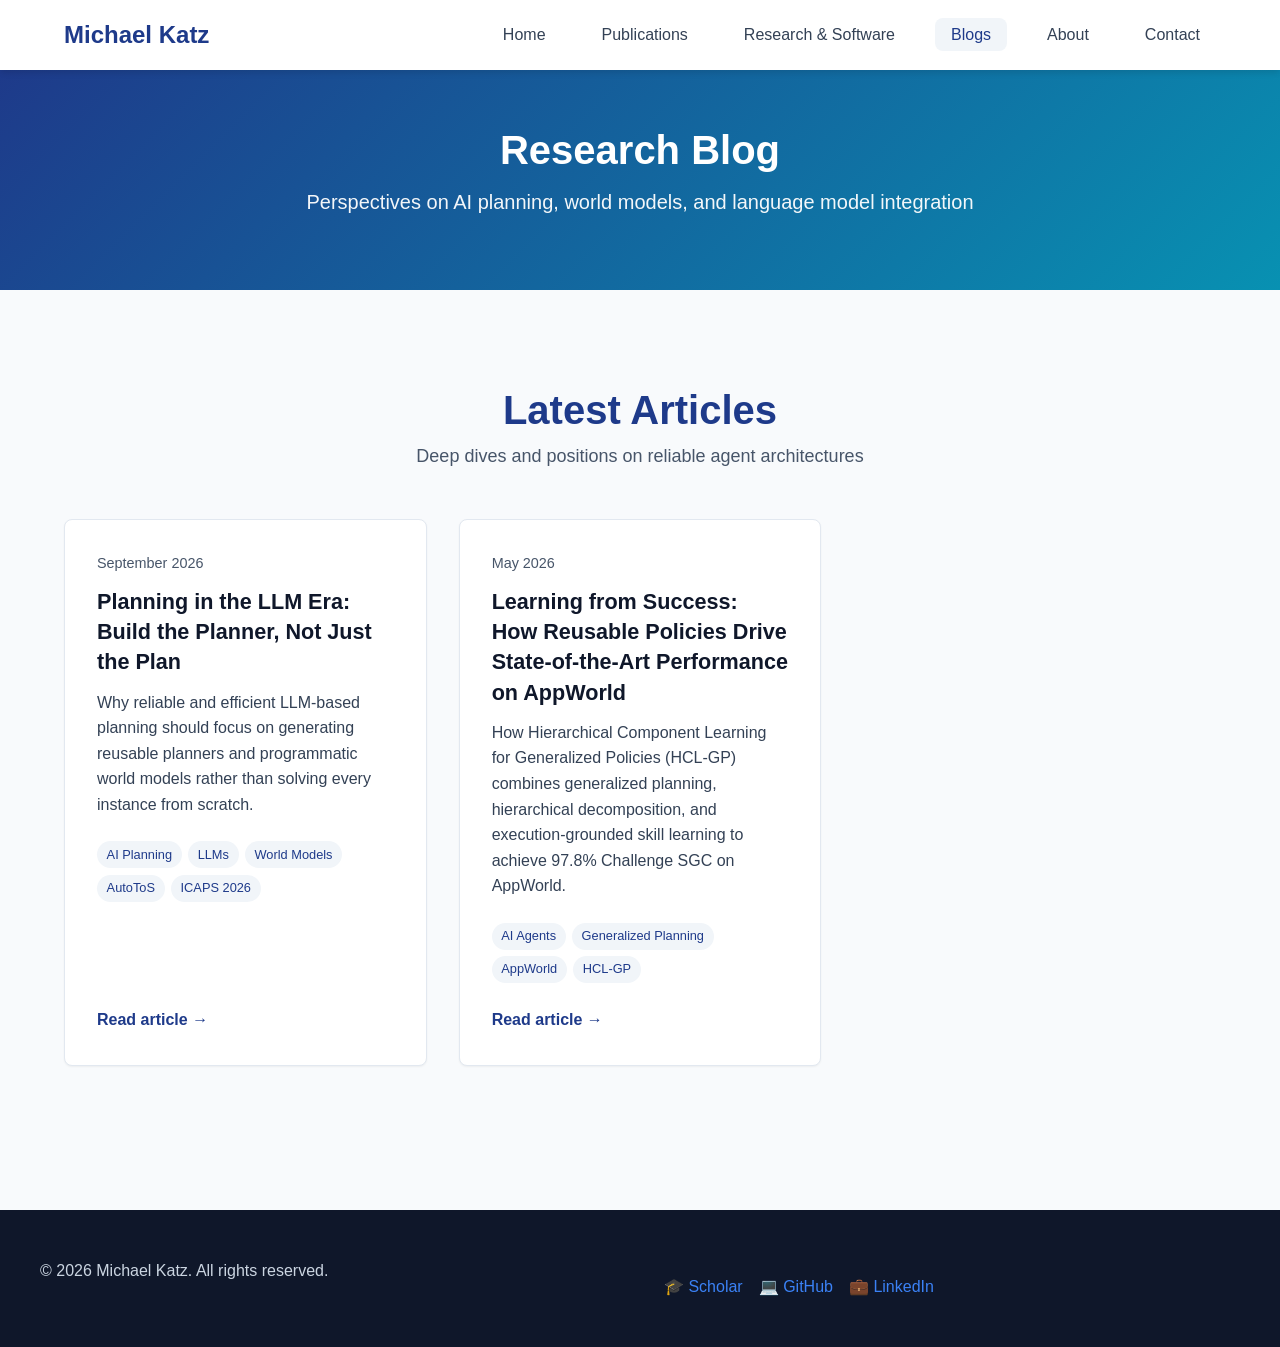
==== blogs/index.html @ a60acc77 "blogs" ====
<!DOCTYPE html>
<html lang="en">
<head>
    <meta charset="UTF-8">
    <meta name="viewport" content="width=device-width, initial-scale=1.0">
    <meta name="description" content="Blog - Michael Katz - Perspectives and research articles on AI planning, LLMs, world models, and agent architectures">
    <meta name="keywords" content="Michael Katz, AI Planning, LLMs, Blog, Automated Planning, Generalized Planning, World Models, AppWorld, AutoToS, HCL-GP">
    <meta name="author" content="Michael Katz">
    
    <!-- Open Graph / Social Media -->
    <meta property="og:type" content="website">
    <meta property="og:title" content="Blog - Michael Katz">
    <meta property="og:description" content="Perspectives and research articles on AI planning, LLMs, world models, and agent architectures">
    <meta property="og:url" content="https://michael-katz-ai.github.io/blogs/">
    
    <title>Blog - Michael Katz</title>
    <link rel="stylesheet" href="../css/styles.css">
    <style>
        .blog-grid {
            display: grid;
            grid-template-columns: repeat(auto-fill, minmax(340px, 1fr));
            gap: 2rem;
            margin-top: 2rem;
        }

        .blog-card {
            background: white;
            border-radius: var(--border-radius);
            box-shadow: var(--shadow-sm);
            border: 1px solid var(--gray-200);
            padding: 2rem;
            display: flex;
            flex-direction: column;
            justify-content: space-between;
            transition: var(--transition);
        }

        .blog-card:hover {
            transform: translateY(-4px);
            box-shadow: var(--shadow-lg);
            border-color: var(--primary-blue);
        }

        .blog-card-date {
            color: var(--gray-600);
            font-size: 0.9rem;
            margin-bottom: 0.75rem;
        }

        .blog-card-title {
            font-size: 1.35rem;
            color: var(--gray-900);
            margin-bottom: 0.75rem;
            line-height: 1.4;
        }

        .blog-card-title a {
            color: inherit;
            text-decoration: none;
        }

        .blog-card-title a:hover {
            color: var(--primary-blue);
        }

        .blog-card-excerpt {
            color: var(--gray-700);
            font-size: 1rem;
            line-height: 1.6;
            margin-bottom: 1.5rem;
            flex-grow: 1;
        }

        .blog-card-tags {
            display: flex;
            flex-wrap: wrap;
            gap: 0.4rem;
            margin-bottom: 1.5rem;
        }

        .blog-card-tag {
            background: var(--gray-100);
            color: var(--primary-blue);
            padding: 0.2rem 0.6rem;
            border-radius: 16px;
            font-size: 0.8rem;
            font-weight: 500;
        }

        .read-more-link {
            display: inline-flex;
            align-items: center;
            gap: 0.4rem;
            color: var(--primary-blue);
            font-weight: 600;
            text-decoration: none;
        }

        .read-more-link:hover {
            color: var(--secondary-blue);
            text-decoration: underline;
        }
    </style>
</head>
<body>
    <!-- Header & Navigation -->
    <header class="header">
        <nav class="nav-container">
            <a href="../index.html" class="logo">Michael Katz</a>
            <button class="nav-toggle" aria-label="Toggle navigation">
                <span></span>
                <span></span>
                <span></span>
            </button>
            <ul class="nav-menu">
                <li><a href="../index.html">Home</a></li>
                <li><a href="../publications.html">Publications</a></li>
                <li><a href="../research.html">Research & Software</a></li>
                <li><a href="index.html" class="active">Blogs</a></li>
                <li><a href="../about.html">About</a></li>
                <li><a href="../contact.html">Contact</a></li>
            </ul>
        </nav>
    </header>

    <!-- Page Header -->
    <section class="hero" style="padding: 3.5rem 1.5rem;">
        <div class="container" style="text-align: center;">
            <h1 style="color: white; margin-bottom: 0.75rem;">Research Blog</h1>
            <p style="font-size: 1.25rem; opacity: 0.95;">Perspectives on AI planning, world models, and language model integration</p>
        </div>
    </section>

    <!-- Main Content -->
    <main class="container" style="padding-top: 3rem; padding-bottom: 5rem;">
        <div class="section-header">
            <h2 class="section-title">Latest Articles</h2>
            <p class="section-subtitle">Deep dives and positions on reliable agent architectures</p>
        </div>

        <div class="blog-grid">
            <!-- Article 1 -->
            <article class="blog-card fade-in">
                <div>
                    <div class="blog-card-date">September 2026</div>
                    <h3 class="blog-card-title">
                        <a href="planning-in-the-llm-era/">Planning in the LLM Era: Build the Planner, Not Just the Plan</a>
                    </h3>
                    <p class="blog-card-excerpt">
                        Why reliable and efficient LLM-based planning should focus on generating reusable planners and programmatic world models rather than solving every instance from scratch.
                    </p>
                    <div class="blog-card-tags">
                        <span class="blog-card-tag">AI Planning</span>
                        <span class="blog-card-tag">LLMs</span>
                        <span class="blog-card-tag">World Models</span>
                        <span class="blog-card-tag">AutoToS</span>
                        <span class="blog-card-tag">ICAPS 2026</span>
                    </div>
                </div>
                <div>
                    <a href="planning-in-the-llm-era/" class="read-more-link">Read article &rarr;</a>
                </div>
            </article>

            <!-- Article 2 -->
            <article class="blog-card fade-in">
                <div>
                    <div class="blog-card-date">May 2026</div>
                    <h3 class="blog-card-title">
                        <a href="hcl-gp/">Learning from Success: How Reusable Policies Drive State-of-the-Art Performance on AppWorld</a>
                    </h3>
                    <p class="blog-card-excerpt">
                        How Hierarchical Component Learning for Generalized Policies (HCL-GP) combines generalized planning, hierarchical decomposition, and execution-grounded skill learning to achieve 97.8% Challenge SGC on AppWorld.
                    </p>
                    <div class="blog-card-tags">
                        <span class="blog-card-tag">AI Agents</span>
                        <span class="blog-card-tag">Generalized Planning</span>
                        <span class="blog-card-tag">AppWorld</span>
                        <span class="blog-card-tag">HCL-GP</span>
                    </div>
                </div>
                <div>
                    <a href="hcl-gp/" class="read-more-link">Read article &rarr;</a>
                </div>
            </article>
        </div>
    </main>

    <!-- Footer -->
    <footer class="footer">
        <div class="footer-container">
            <p>&copy; 2026 Michael Katz. All rights reserved.</p>
            <div class="social-links">
                <a href="https://scholar.google.com/citations?user=YQ12vF0AAAAJ" aria-label="Google Scholar">🎓 Scholar</a>
                <a href="https://github.com/michael-katz-ai" aria-label="GitHub">💻 GitHub</a>
                <a href="https://linkedin.com/in/michael-katz-ai" aria-label="LinkedIn">💼 LinkedIn</a>
            </div>
        </div>
    </footer>

    <script src="../js/main.js"></script>
</body>
</html>
---- css/styles.css ----
/* ============================================
   Modern Academic Portfolio - Global Styles
   ============================================ */

/* CSS Variables for theming */
:root {
  /* Colors */
  --primary-blue: #1e3a8a;
  --primary-blue-light: #3b82f6;
  --accent-teal: #0891b2;
  --accent-teal-light: #06b6d4;
  --highlight-amber: #f59e0b;
  --gray-50: #f8fafc;
  --gray-100: #f1f5f9;
  --gray-200: #e2e8f0;
  --gray-300: #cbd5e1;
  --gray-600: #475569;
  --gray-700: #334155;
  --gray-800: #1e293b;
  --gray-900: #0f172a;
  --white: #ffffff;
  --success: #10b981;
  --error: #ef4444;
  
  /* Typography */
  --font-sans: -apple-system, BlinkMacSystemFont, 'Segoe UI', 'Roboto', 'Oxygen', 'Ubuntu', 'Cantarell', sans-serif;
  --font-mono: 'SF Mono', 'Monaco', 'Inconsolata', 'Fira Code', monospace;
  
  /* Spacing */
  --spacing-xs: 0.25rem;
  --spacing-sm: 0.5rem;
  --spacing-md: 1rem;
  --spacing-lg: 1.5rem;
  --spacing-xl: 2rem;
  --spacing-2xl: 3rem;
  --spacing-3xl: 4rem;
  
  /* Layout */
  --max-width: 1200px;
  --header-height: 70px;
  --border-radius: 8px;
  --border-radius-lg: 12px;
  
  /* Shadows */
  --shadow-sm: 0 1px 2px 0 rgba(0, 0, 0, 0.05);
  --shadow-md: 0 4px 6px -1px rgba(0, 0, 0, 0.1);
  --shadow-lg: 0 10px 15px -3px rgba(0, 0, 0, 0.1);
  --shadow-xl: 0 20px 25px -5px rgba(0, 0, 0, 0.1);
  
  /* Transitions */
  --transition-fast: 150ms ease-in-out;
  --transition-base: 250ms ease-in-out;
  --transition-slow: 350ms ease-in-out;
}

/* Reset and Base Styles */
*, *::before, *::after {
  box-sizing: border-box;
  margin: 0;
  padding: 0;
}

html {
  scroll-behavior: smooth;
  font-size: 16px;
}

body {
  font-family: var(--font-sans);
  line-height: 1.6;
  color: var(--gray-800);
  background-color: var(--gray-50);
  -webkit-font-smoothing: antialiased;
  -moz-osx-font-smoothing: grayscale;
}

/* Typography */
h1, h2, h3, h4, h5, h6 {
  font-weight: 700;
  line-height: 1.2;
  color: var(--gray-900);
  margin-bottom: var(--spacing-md);
}

h1 { font-size: 2.5rem; }
h2 { font-size: 2rem; }
h3 { font-size: 1.5rem; }
h4 { font-size: 1.25rem; }
h5 { font-size: 1.125rem; }
h6 { font-size: 1rem; }

p {
  margin-bottom: var(--spacing-md);
}

a {
  color: var(--primary-blue-light);
  text-decoration: none;
  transition: color var(--transition-fast);
}

a:hover {
  color: var(--accent-teal);
  text-decoration: underline;
}

a:focus {
  outline: 2px solid var(--accent-teal);
  outline-offset: 2px;
}

/* Header & Navigation */
.header {
  position: sticky;
  top: 0;
  z-index: 1000;
  background: var(--white);
  box-shadow: var(--shadow-md);
  height: var(--header-height);
}

.nav-container {
  max-width: var(--max-width);
  margin: 0 auto;
  padding: 0 var(--spacing-lg);
  height: 100%;
  display: flex;
  align-items: center;
  justify-content: space-between;
}

.logo {
  font-size: 1.5rem;
  font-weight: 700;
  color: var(--primary-blue);
  text-decoration: none;
}

.logo:hover {
  color: var(--accent-teal);
  text-decoration: none;
}

.nav-menu {
  display: flex;
  list-style: none;
  gap: var(--spacing-lg);
  align-items: center;
}

.nav-menu a {
  color: var(--gray-700);
  font-weight: 500;
  padding: var(--spacing-sm) var(--spacing-md);
  border-radius: var(--border-radius);
  transition: all var(--transition-fast);
}

.nav-menu a:hover,
.nav-menu a.active {
  color: var(--primary-blue);
  background-color: var(--gray-100);
  text-decoration: none;
}

.nav-toggle {
  display: none;
  background: none;
  border: none;
  cursor: pointer;
  padding: var(--spacing-sm);
}

.nav-toggle span {
  display: block;
  width: 25px;
  height: 3px;
  background-color: var(--gray-700);
  margin: 5px 0;
  transition: var(--transition-base);
}

/* Hero Section */
.hero {
  background: linear-gradient(135deg, var(--primary-blue) 0%, var(--accent-teal) 100%);
  color: var(--white);
  padding: var(--spacing-3xl) var(--spacing-lg);
  margin-bottom: var(--spacing-2xl);
}

.hero-container {
  max-width: var(--max-width);
  margin: 0 auto;
  display: grid;
  grid-template-columns: 1fr 200px;
  gap: var(--spacing-2xl);
  align-items: center;
}

.hero-content h1 {
  color: var(--white);
  font-size: 3rem;
  margin-bottom: var(--spacing-sm);
}

.hero-subtitle {
  font-size: 1.25rem;
  margin-bottom: var(--spacing-lg);
  opacity: 0.95;
}

.hero-badges {
  display: flex;
  flex-wrap: wrap;
  gap: var(--spacing-md);
  margin-bottom: var(--spacing-lg);
}

.badge {
  display: inline-flex;
  align-items: center;
  gap: var(--spacing-sm);
  padding: var(--spacing-sm) var(--spacing-md);
  background-color: rgba(255, 255, 255, 0.2);
  border-radius: var(--border-radius);
  font-size: 0.875rem;
  font-weight: 500;
  backdrop-filter: blur(10px);
}

.hero-links {
  display: flex;
  gap: var(--spacing-md);
}

.btn {
  display: inline-block;
  padding: var(--spacing-sm) var(--spacing-lg);
  border-radius: var(--border-radius);
  font-weight: 600;
  text-align: center;
  transition: all var(--transition-base);
  cursor: pointer;
  border: 2px solid transparent;
}

.btn-primary {
  background-color: var(--white);
  color: var(--primary-blue);
}

.btn-primary:hover {
  background-color: var(--gray-100);
  text-decoration: none;
  transform: translateY(-2px);
  box-shadow: var(--shadow-lg);
}

.btn-secondary {
  background-color: transparent;
  color: var(--white);
  border-color: var(--white);
}

.btn-secondary:hover {
  background-color: var(--white);
  color: var(--primary-blue);
  text-decoration: none;
}

.hero-image {
  text-align: center;
}

.hero-image img {
  width: 180px;
  height: 180px;
  border-radius: 50%;
  border: 4px solid var(--white);
  box-shadow: var(--shadow-xl);
  object-fit: cover;
}

/* Main Content */
.container {
  max-width: var(--max-width);
  margin: 0 auto;
  padding: 0 var(--spacing-lg);
}

.section {
  margin-bottom: var(--spacing-3xl);
}

.section-header {
  text-align: center;
  margin-bottom: var(--spacing-2xl);
}

.section-title {
  font-size: 2.5rem;
  color: var(--primary-blue);
  margin-bottom: var(--spacing-sm);
}

.section-subtitle {
  font-size: 1.125rem;
  color: var(--gray-600);
}

/* Cards */
.card-grid {
  display: grid;
  grid-template-columns: repeat(3, 1fr);
  gap: var(--spacing-lg);
}

.card {
  background: var(--white);
  border-radius: var(--border-radius-lg);
  padding: var(--spacing-lg);
  box-shadow: var(--shadow-md);
  transition: all var(--transition-base);
  border: 1px solid var(--gray-200);
}

.card:hover {
  transform: translateY(-4px);
  box-shadow: var(--shadow-xl);
}

.card-header {
  display: flex;
  align-items: center;
  gap: var(--spacing-md);
  margin-bottom: var(--spacing-md);
}

.card-icon {
  width: 48px;
  height: 48px;
  display: flex;
  align-items: center;
  justify-content: center;
  background: linear-gradient(135deg, var(--primary-blue-light), var(--accent-teal-light));
  border-radius: var(--border-radius);
  color: var(--white);
  font-size: 1.5rem;
}

.card-title {
  font-size: 1.25rem;
  margin-bottom: var(--spacing-xs);
}

.card-meta {
  font-size: 0.875rem;
  color: var(--gray-600);
}

.card-content {
  color: var(--gray-700);
  line-height: 1.6;
}

/* News/Highlights */
.news-list {
  list-style: none;
  max-height: 300px;
  overflow-y: auto;
  padding-right: 0.5rem;
}

/* Custom scrollbar styling for news list */
.news-list::-webkit-scrollbar {
  width: 8px;
}

.news-list::-webkit-scrollbar-track {
  background: var(--gray-100);
  border-radius: 4px;
}

.news-list::-webkit-scrollbar-thumb {
  background: var(--accent-teal);
  border-radius: 4px;
}

.news-list::-webkit-scrollbar-thumb:hover {
  background: var(--primary-blue);
}

/* Firefox scrollbar */
.news-list {
  scrollbar-width: thin;
  scrollbar-color: var(--accent-teal) var(--gray-100);
}

.news-item {
  background: var(--white);
  padding: var(--spacing-md) var(--spacing-lg);
  margin-bottom: var(--spacing-sm);
  border-radius: var(--border-radius);
  border-left: 4px solid var(--accent-teal);
  box-shadow: var(--shadow-sm);
  transition: all var(--transition-fast);
}

.news-item:hover {
  box-shadow: var(--shadow-md);
  transform: translateX(4px);
}

.news-item p {
  margin-bottom: 0;
}

.news-date {
  display: inline-block;
  font-size: 0.75rem;
  color: var(--white);
  background: var(--accent-teal);
  font-weight: 600;
  padding: 0.125rem 0.5rem;
  border-radius: 4px;
  margin-right: 0.5rem;
}

/* Awards */
.awards-grid {
  display: grid;
  grid-template-columns: repeat(auto-fit, minmax(250px, 1fr));
  gap: var(--spacing-md);
}

.award-item {
  background: var(--white);
  padding: var(--spacing-lg);
  border-radius: var(--border-radius);
  border: 2px solid var(--highlight-amber);
  box-shadow: var(--shadow-sm);
  text-align: center;
}

.award-icon {
  font-size: 2.5rem;
  margin-bottom: var(--spacing-sm);
}

.award-title {
  font-weight: 600;
  color: var(--primary-blue);
  margin-bottom: var(--spacing-xs);
}

.award-year {
  color: var(--gray-600);
  font-size: 0.875rem;
}

/* Publications */
.publications-controls {
  display: flex;
  gap: var(--spacing-md);
  margin-bottom: var(--spacing-lg);
  flex-wrap: wrap;
}

.search-box {
  flex: 1;
  min-width: 250px;
}

.search-box input {
  width: 100%;
  padding: var(--spacing-sm) var(--spacing-md);
  border: 2px solid var(--gray-300);
  border-radius: var(--border-radius);
  font-size: 1rem;
  transition: border-color var(--transition-fast);
}

.search-box input:focus {
  outline: none;
  border-color: var(--accent-teal);
}

.filter-buttons {
  display: flex;
  gap: var(--spacing-sm);
  flex-wrap: wrap;
}

.filter-btn {
  padding: var(--spacing-sm) var(--spacing-md);
  background: var(--white);
  border: 2px solid var(--gray-300);
  border-radius: var(--border-radius);
  cursor: pointer;
  font-weight: 500;
  transition: all var(--transition-fast);
}

.filter-btn:hover,
.filter-btn.active {
  background: var(--primary-blue);
  color: var(--white);
  border-color: var(--primary-blue);
}

.year-section {
  margin-bottom: var(--spacing-2xl);
}

.year-header {
  display: flex;
  align-items: center;
  gap: var(--spacing-md);
  padding: var(--spacing-md);
  background: var(--primary-blue);
  color: var(--white);
  border-radius: var(--border-radius);
  cursor: pointer;
  user-select: none;
}

.year-header h3 {
  color: var(--white);
  margin: 0;
}

.year-toggle {
  margin-left: auto;
  font-size: 1.5rem;
  transition: transform var(--transition-base);
}

.year-section.collapsed .year-toggle {
  transform: rotate(-90deg);
}

.publications-list {
  list-style: none;
  padding: var(--spacing-md) 0;
}

/* Subtopic Section */
.subtopic-section {
  margin-bottom: var(--spacing-xl);
}

.subtopic-header {
  display: flex;
  align-items: center;
  gap: var(--spacing-md);
  padding: var(--spacing-sm) var(--spacing-md);
  background: var(--gray-100);
  border-radius: var(--border-radius);
  cursor: pointer;
  user-select: none;
  transition: background-color var(--transition-fast);
}

.subtopic-header:hover {
  background: var(--gray-200);
}

.subtopic-title {
  color: var(--primary-blue);
  margin: 0;
  font-size: 1.125rem;
  font-weight: 600;
}

.subtopic-count {
  color: var(--gray-600);
  font-size: 0.875rem;
  font-weight: 500;
  padding: 0.25rem 0.5rem;
  background: var(--white);
  border-radius: var(--border-radius);
}

.subtopic-toggle {
  margin-left: auto;
  font-size: 1.25rem;
  transition: transform var(--transition-base);
  color: var(--primary-blue);
}

.publications-list.collapsed {
  display: none;
}

.publication-item {
  background: var(--white);
  padding: var(--spacing-lg);
  margin-bottom: var(--spacing-md);
  border-radius: var(--border-radius);
  box-shadow: var(--shadow-sm);
  border-left: 4px solid var(--accent-teal);
}

.pub-title {
  font-weight: 600;
  color: var(--primary-blue);
  margin-bottom: var(--spacing-sm);
  font-size: 1.125rem;
}

.pub-authors {
  color: var(--gray-700);
  margin-bottom: var(--spacing-xs);
}

.pub-venue {
  font-style: italic;
  color: var(--gray-600);
  margin-bottom: var(--spacing-sm);
}

.pub-links {
  display: grid;
  grid-template-columns: repeat(3, 1fr);
  gap: var(--spacing-sm);
}

.pub-link {
  display: inline-flex;
  align-items: center;
  gap: var(--spacing-xs);
  padding: var(--spacing-xs) var(--spacing-sm);
  background: var(--gray-100);
  border-radius: var(--border-radius);
  font-size: 0.875rem;
  color: var(--gray-700);
  transition: all var(--transition-fast);
  justify-content: center;
}

.pub-link:hover {
  background: var(--primary-blue);
  color: var(--white);
  text-decoration: none;
}

/* Patents */
.patent-list {
  list-style: none;
  padding: 0;
  margin: 0;
}

.patent-item {
  display: grid;
  grid-template-columns: 1fr auto;
  gap: var(--spacing-lg);
  align-items: center;
  padding: var(--spacing-md) var(--spacing-lg);
  border-bottom: 1px solid var(--gray-200);
  transition: background-color var(--transition-fast);
}

.patent-item:last-child {
  border-bottom: none;
}

.patent-item:hover {
  background-color: var(--gray-50);
}

.patent-title {
  color: var(--gray-900);
  font-size: 1rem;
  font-weight: 500;
}

.patent-number {
  color: var(--gray-600);
  font-size: 0.875rem;
  font-family: var(--font-mono);
  white-space: nowrap;
}

/* Footer */
.footer {
  background: var(--gray-900);
  color: var(--gray-300);
  padding: var(--spacing-2xl) var(--spacing-lg);
  margin-top: var(--spacing-3xl);
}

.footer-container {
  max-width: var(--max-width);
  margin: 0 auto;
  display: grid;
  grid-template-columns: repeat(auto-fit, minmax(250px, 1fr));
  gap: var(--spacing-2xl);
}

.footer-section h4 {
  color: var(--white);
  margin-bottom: var(--spacing-md);
}

.footer-links {
  list-style: none;
}

.footer-links li {
  margin-bottom: var(--spacing-sm);
}

.footer-links a {
  color: var(--gray-300);
}

.footer-links a:hover {
  color: var(--accent-teal-light);
}

.social-links {
  display: flex;
  gap: var(--spacing-md);
  margin-top: var(--spacing-md);
}

.social-link {
  display: flex;
  align-items: center;
  justify-content: center;
  width: 40px;
  height: 40px;
  background: var(--gray-800);
  border-radius: 50%;
  color: var(--white);
  transition: all var(--transition-fast);
}

.social-link:hover {
  background: var(--accent-teal);
  transform: translateY(-2px);
  text-decoration: none;
}

.footer-bottom {
  text-align: center;
  margin-top: var(--spacing-2xl);
  padding-top: var(--spacing-lg);
  border-top: 1px solid var(--gray-800);
  color: var(--gray-600);
}

/* Responsive Design */
@media (max-width: 768px) {
  :root {
    --header-height: 60px;
  }
  
  h1 { font-size: 2rem; }
  h2 { font-size: 1.75rem; }
  h3 { font-size: 1.25rem; }
  
  .nav-menu {
    position: fixed;
    left: -100%;
    top: var(--header-height);
    flex-direction: column;
    background-color: var(--white);
    width: 100%;
    text-align: center;
    transition: left var(--transition-base);
    box-shadow: var(--shadow-lg);
    padding: var(--spacing-lg);
  }
  
  .nav-menu.active {
    left: 0;
  }
  
  .nav-toggle {
    display: block;
  }
  
  .hero-container {
    grid-template-columns: 1fr;
    text-align: center;
  }
  
  .hero-content h1 {
    font-size: 2rem;
  }
  
  .hero-links {
    justify-content: center;
  }
  
  .card-grid {
    grid-template-columns: 1fr;
  }
  
  .publications-controls {
    flex-direction: column;
  }
  
  .filter-buttons {
    justify-content: center;
  }
}

@media (max-width: 480px) {
  .hero {
    padding: var(--spacing-xl) var(--spacing-md);
  }
  
  .hero-content h1 {
    font-size: 1.75rem;
  }
  
  .hero-subtitle {
    font-size: 1rem;
  }
  
  .hero-image img {
    width: 150px;
    height: 150px;
  }
  
  .btn {
    width: 100%;
  }
}

/* Utility Classes */
.text-center { text-align: center; }
.text-right { text-align: right; }
.mt-1 { margin-top: var(--spacing-md); }
.mt-2 { margin-top: var(--spacing-lg); }
.mb-1 { margin-bottom: var(--spacing-md); }
.mb-2 { margin-bottom: var(--spacing-lg); }
.hidden { display: none; }

/* Animations */
@keyframes fadeIn {
  from { opacity: 0; transform: translateY(20px); }
  to { opacity: 1; transform: translateY(0); }
}

.fade-in {
  animation: fadeIn 0.6s ease-out;
}

/* Print Styles */
@media print {
  .header, .footer, .nav-toggle, .btn { display: none; }
  body { background: white; color: black; }
  .card, .publication-item { box-shadow: none; border: 1px solid #ccc; }
}
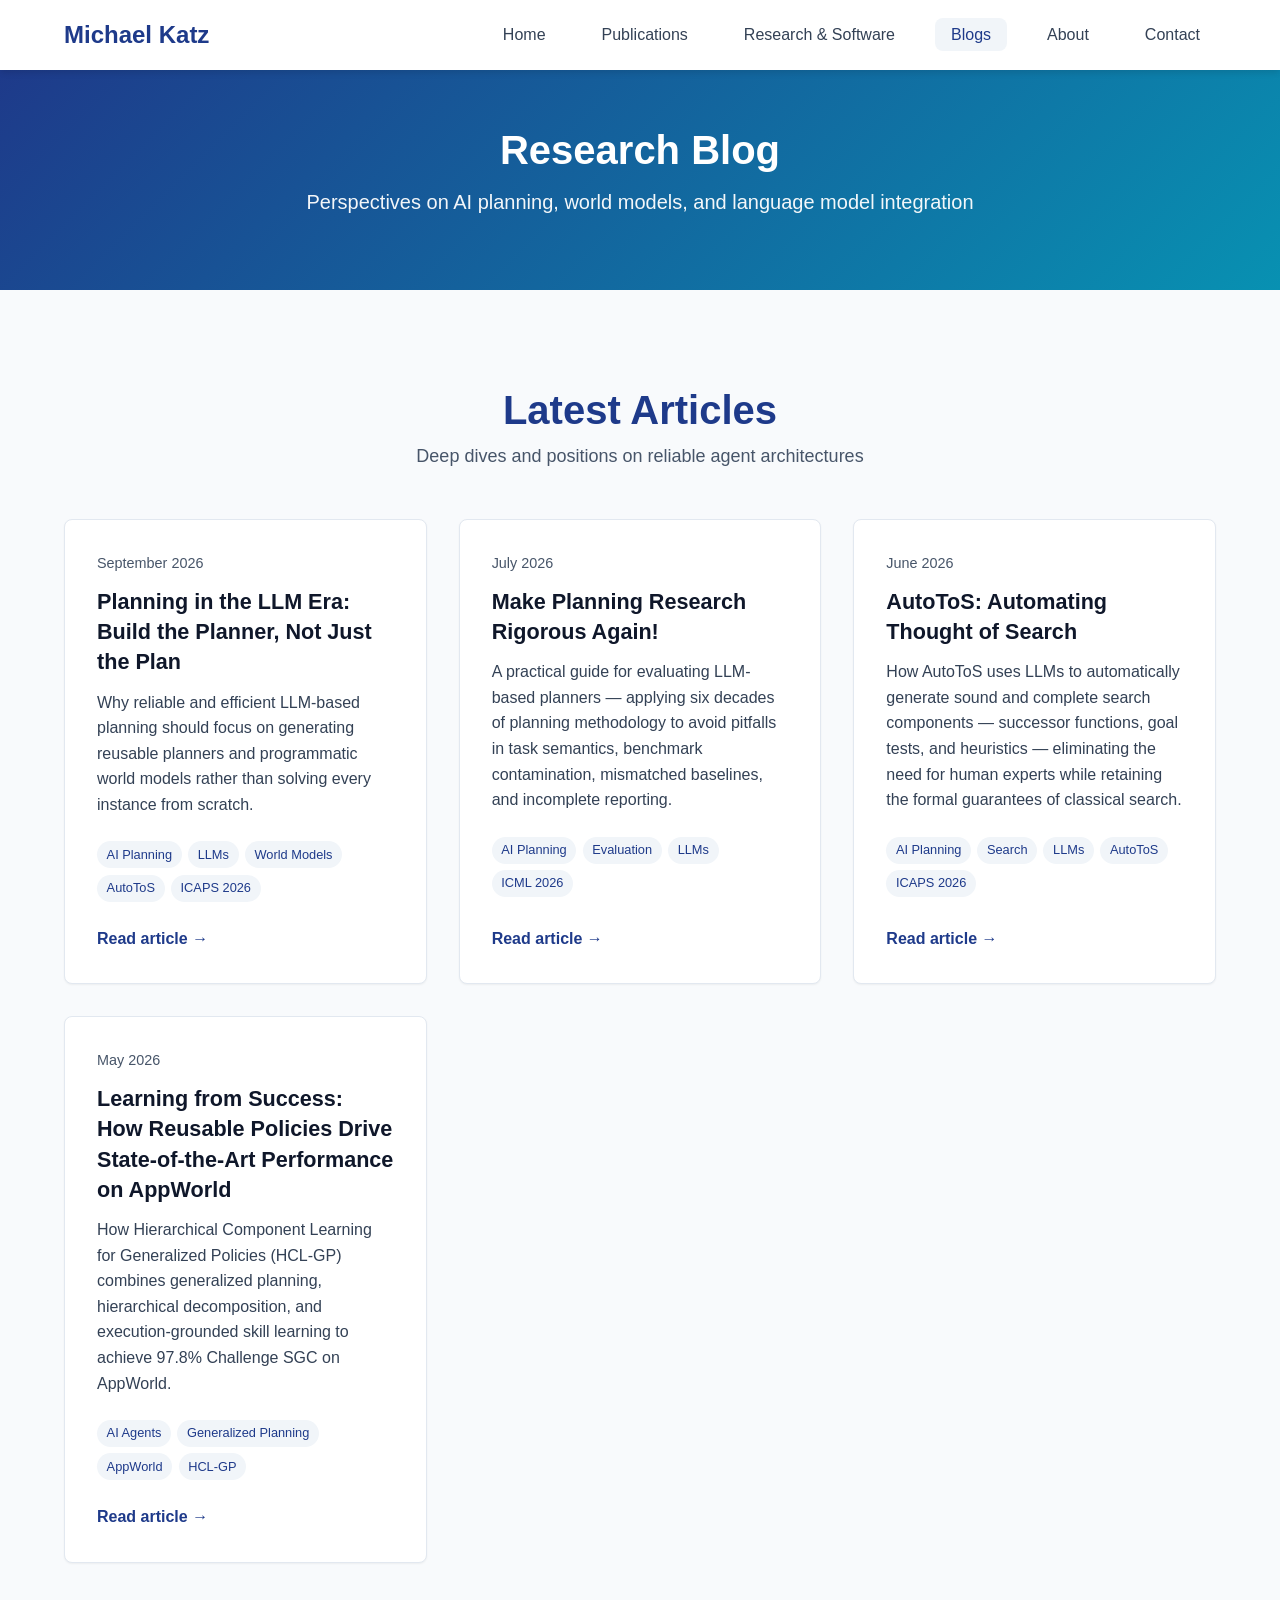
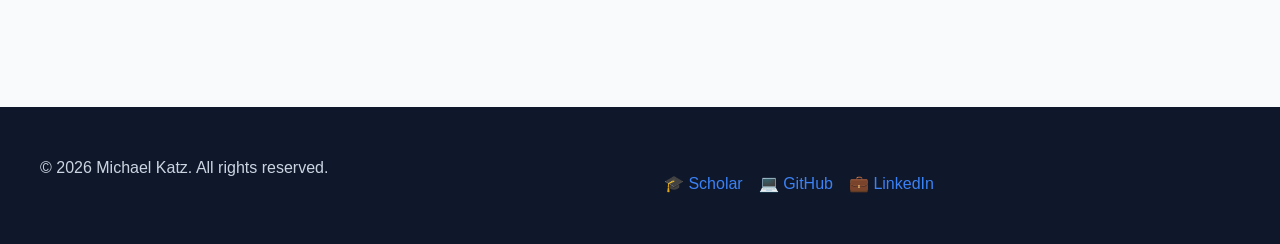
==== commit b288edd6: "added blogs" ====
--- a/blogs/index.html
+++ b/blogs/index.html
@@ -165,6 +165,51 @@
             <!-- Article 2 -->
             <article class="blog-card fade-in">
                 <div>
+                    <div class="blog-card-date">July 2026</div>
+                    <h3 class="blog-card-title">
+                        <a href="https://mprra.github.io/" target="_blank" rel="noopener noreferrer">Make Planning Research Rigorous Again!</a>
+                    </h3>
+                    <p class="blog-card-excerpt">
+                        A practical guide for evaluating LLM-based planners — applying six decades of planning methodology to avoid pitfalls in task semantics, benchmark contamination, mismatched baselines, and incomplete reporting.
+                    </p>
+                    <div class="blog-card-tags">
+                        <span class="blog-card-tag">AI Planning</span>
+                        <span class="blog-card-tag">Evaluation</span>
+                        <span class="blog-card-tag">LLMs</span>
+                        <span class="blog-card-tag">ICML 2026</span>
+                    </div>
+                </div>
+                <div>
+                    <a href="https://mprra.github.io/" target="_blank" rel="noopener noreferrer" class="read-more-link">Read article &rarr;</a>
+                </div>
+            </article>
+
+            <!-- Article 3 -->
+            <article class="blog-card fade-in">
+                <div>
+                    <div class="blog-card-date">June 2026</div>
+                    <h3 class="blog-card-title">
+                        <a href="https://ibm.github.io/AutoToS/" target="_blank" rel="noopener noreferrer">AutoToS: Automating Thought of Search</a>
+                    </h3>
+                    <p class="blog-card-excerpt">
+                        How AutoToS uses LLMs to automatically generate sound and complete search components — successor functions, goal tests, and heuristics — eliminating the need for human experts while retaining the formal guarantees of classical search.
+                    </p>
+                    <div class="blog-card-tags">
+                        <span class="blog-card-tag">AI Planning</span>
+                        <span class="blog-card-tag">Search</span>
+                        <span class="blog-card-tag">LLMs</span>
+                        <span class="blog-card-tag">AutoToS</span>
+                        <span class="blog-card-tag">ICAPS 2026</span>
+                    </div>
+                </div>
+                <div>
+                    <a href="https://ibm.github.io/AutoToS/" target="_blank" rel="noopener noreferrer" class="read-more-link">Read article &rarr;</a>
+                </div>
+            </article>
+
+            <!-- Article 4 -->
+            <article class="blog-card fade-in">
+                <div>
                     <div class="blog-card-date">May 2026</div>
                     <h3 class="blog-card-title">
                         <a href="hcl-gp/">Learning from Success: How Reusable Policies Drive State-of-the-Art Performance on AppWorld</a>
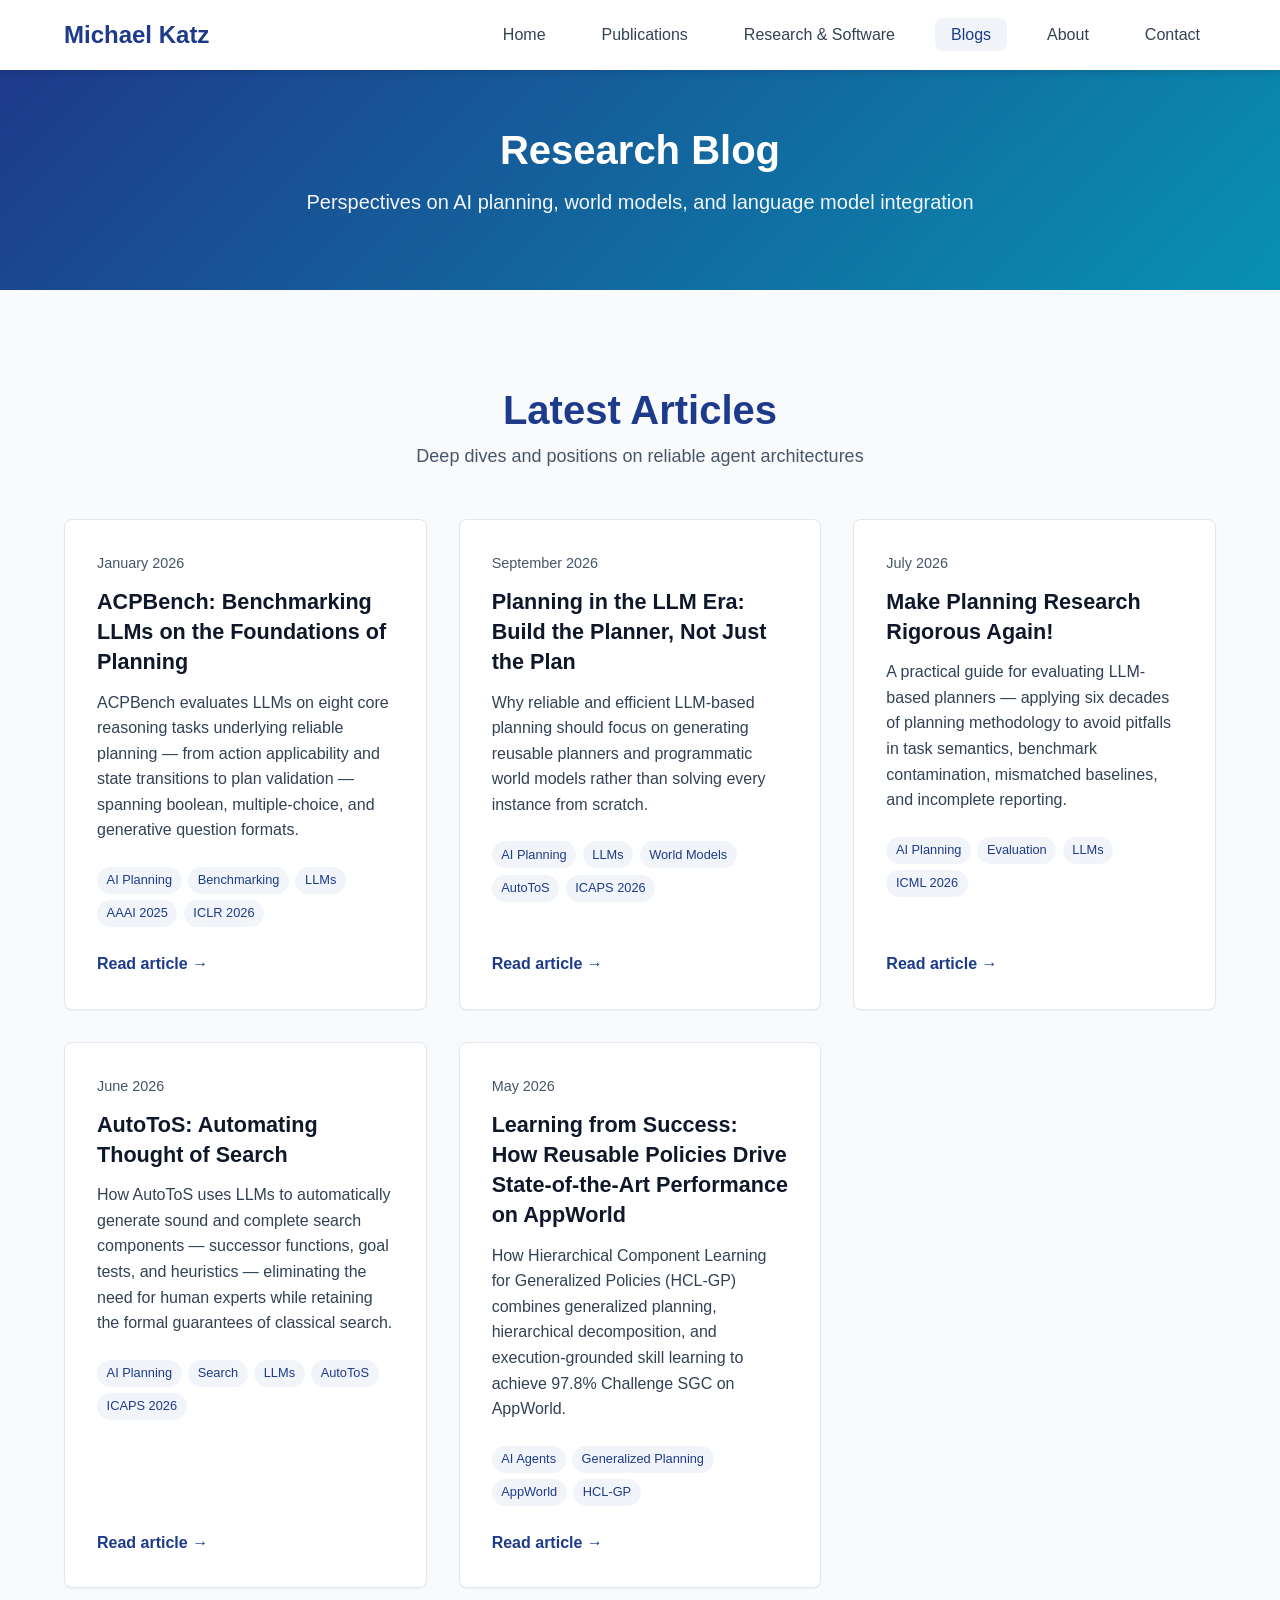
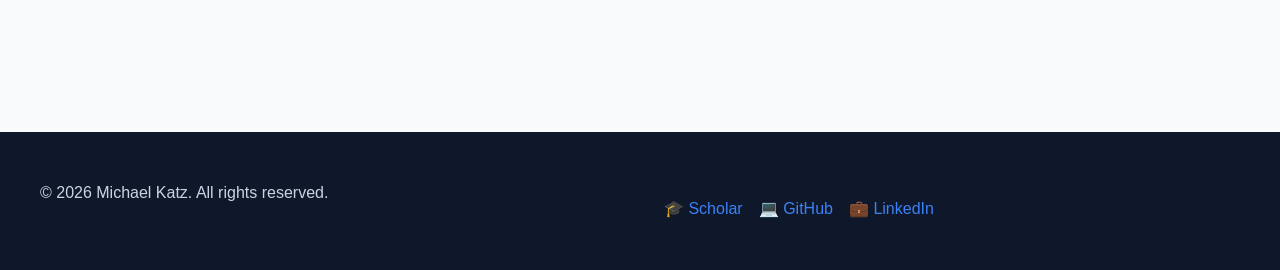
==== commit a5efad7c: "acpbench blog" ====
--- a/blogs/index.html
+++ b/blogs/index.html
@@ -142,6 +142,29 @@
             <!-- Article 1 -->
             <article class="blog-card fade-in">
                 <div>
+                    <div class="blog-card-date">January 2026</div>
+                    <h3 class="blog-card-title">
+                        <a href="https://ibm.github.io/ACPBench/" target="_blank" rel="noopener noreferrer">ACPBench: Benchmarking LLMs on the Foundations of Planning</a>
+                    </h3>
+                    <p class="blog-card-excerpt">
+                        ACPBench evaluates LLMs on eight core reasoning tasks underlying reliable planning — from action applicability and state transitions to plan validation — spanning boolean, multiple-choice, and generative question formats.
+                    </p>
+                    <div class="blog-card-tags">
+                        <span class="blog-card-tag">AI Planning</span>
+                        <span class="blog-card-tag">Benchmarking</span>
+                        <span class="blog-card-tag">LLMs</span>
+                        <span class="blog-card-tag">AAAI 2025</span>
+                        <span class="blog-card-tag">ICLR 2026</span>
+                    </div>
+                </div>
+                <div>
+                    <a href="https://ibm.github.io/ACPBench/" target="_blank" rel="noopener noreferrer" class="read-more-link">Read article &rarr;</a>
+                </div>
+            </article>
+
+            <!-- Article 2 -->
+            <article class="blog-card fade-in">
+                <div>
                     <div class="blog-card-date">September 2026</div>
                     <h3 class="blog-card-title">
                         <a href="planning-in-the-llm-era/">Planning in the LLM Era: Build the Planner, Not Just the Plan</a>
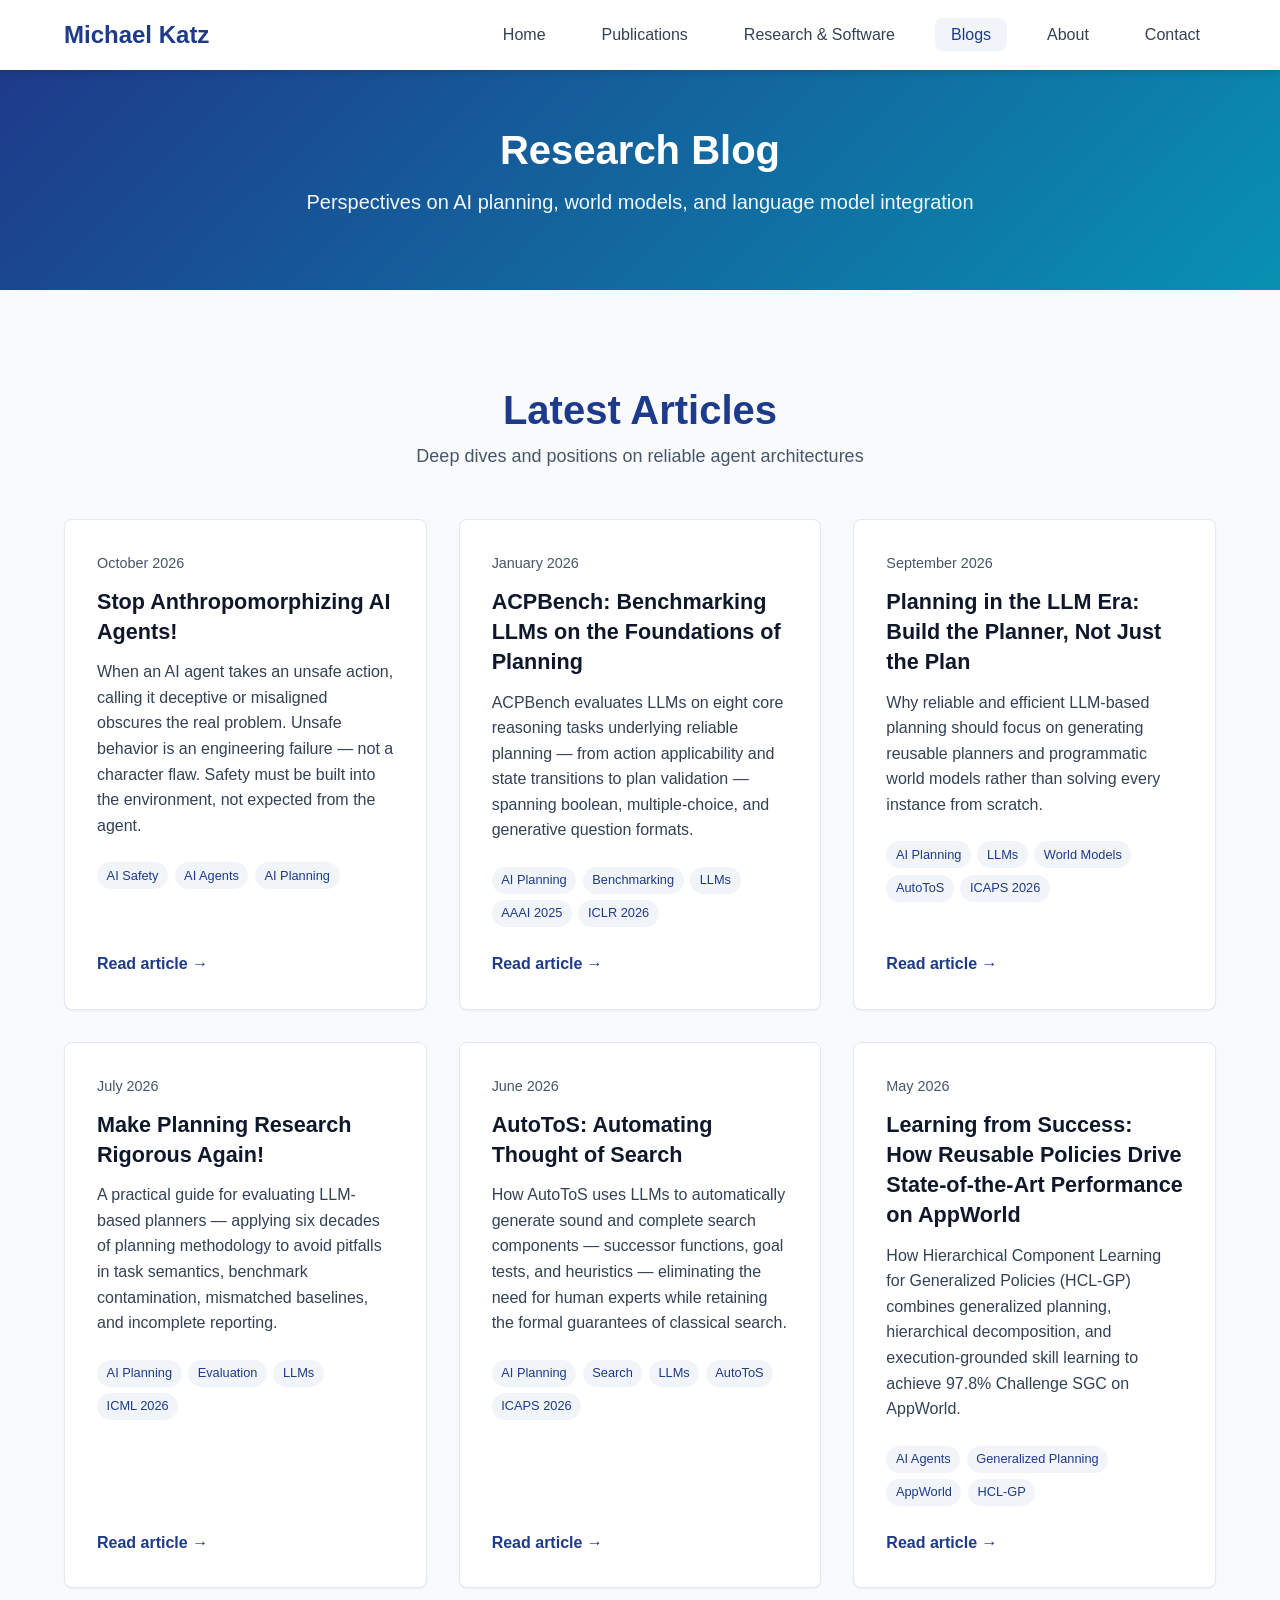
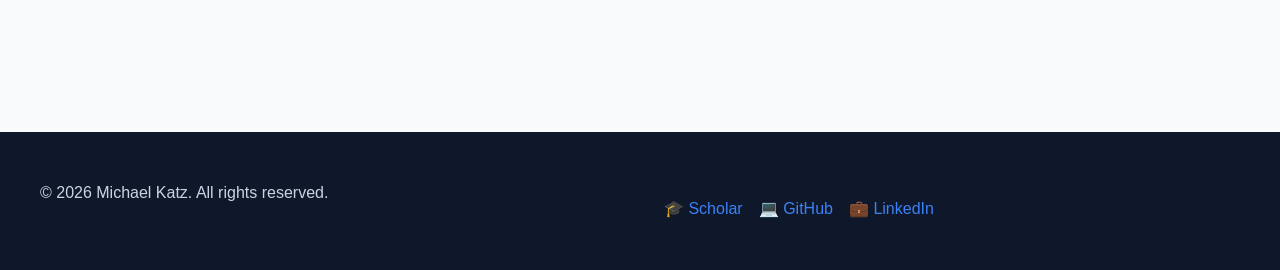
==== commit d73223a6: "another blog post" ====
--- a/blogs/index.html
+++ b/blogs/index.html
@@ -142,6 +142,27 @@
             <!-- Article 1 -->
             <article class="blog-card fade-in">
                 <div>
+                    <div class="blog-card-date">October 2026</div>
+                    <h3 class="blog-card-title">
+                        <a href="anthropomorphizing-agents/">Stop Anthropomorphizing AI Agents!</a>
+                    </h3>
+                    <p class="blog-card-excerpt">
+                        When an AI agent takes an unsafe action, calling it deceptive or misaligned obscures the real problem. Unsafe behavior is an engineering failure — not a character flaw. Safety must be built into the environment, not expected from the agent.
+                    </p>
+                    <div class="blog-card-tags">
+                        <span class="blog-card-tag">AI Safety</span>
+                        <span class="blog-card-tag">AI Agents</span>
+                        <span class="blog-card-tag">AI Planning</span>
+                    </div>
+                </div>
+                <div>
+                    <a href="anthropomorphizing-agents/" class="read-more-link">Read article &rarr;</a>
+                </div>
+            </article>
+
+            <!-- Article 2 -->
+            <article class="blog-card fade-in">
+                <div>
                     <div class="blog-card-date">January 2026</div>
                     <h3 class="blog-card-title">
                         <a href="https://ibm.github.io/ACPBench/" target="_blank" rel="noopener noreferrer">ACPBench: Benchmarking LLMs on the Foundations of Planning</a>
